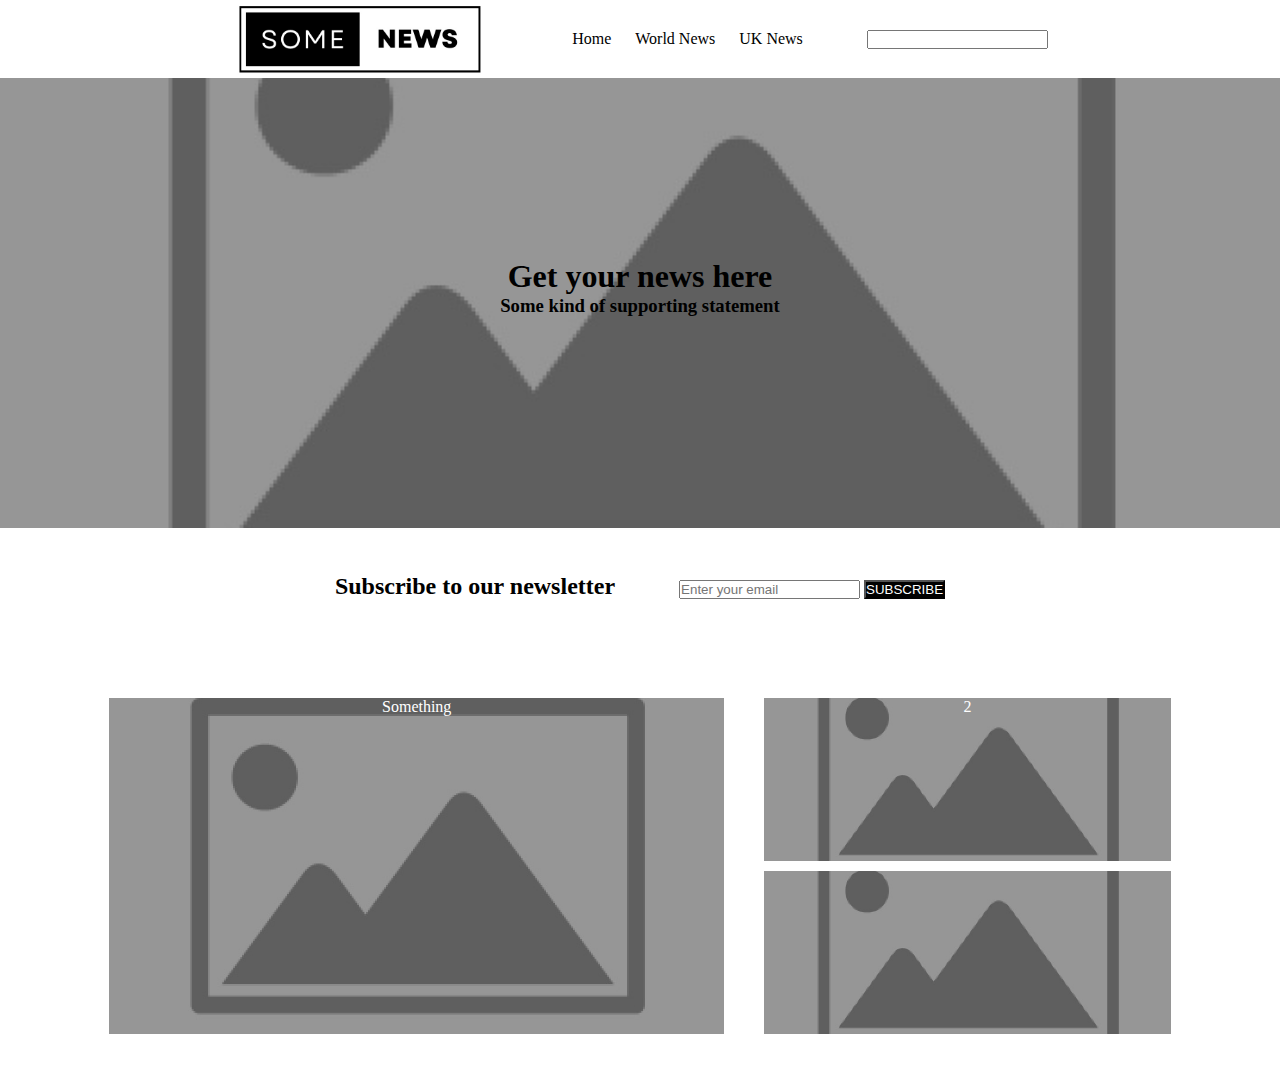
==== index.html @ 0aaf9113 "initial commit" ====
<!DOCTYPE html>
<html lang="en">
  <head>
    <meta charset="UTF-8" />
    <meta http-equiv="X-UA-Compatible" content="IE=edge" />
    <meta name="viewport" content="width=device-width, initial-scale=1.0" />
    <link rel="stylesheet" href="./style.css" />
    <title>Project Name</title>
  </head>
  <body>
    <!---Nav Bar -->
    <nav>
      <img src="./images/Somenews logo.jpg" alt="" />
      <ul>
        <li><a href="#">Home</a></li>
        <li><a href="#">World News</a></li>
        <li><a href="#">UK News</a></li>
      </ul>

      <form action="">
        <input type="text" name="" id="" />
      </form>
    </nav>
    <!---Hero aka really large banner -->
    <div class="hero">
      <div class="hero-text">
        <h1>Get your news here</h1>
        <h3>Some kind of supporting statement</h3>
      </div>
    </div>

    <!---Subscribe Section -->
    <div class="subscribe">
      <div class="subscribe-text">
        <h2>Subscribe to our newsletter</h2>

        <form action="">
          <input type="text" placeholder="Enter your email" />
          <button>SUBSCRIBE</button>
        </form>
      </div>
    </div>

    <!---Container aka the bulk of the webpage -->

    <!-- Split news feed -->

    <div class="grid-container">
      <div class="grid-cell-1">
        <div class="img-card-lg">Something
        </div>
        <p>1</p>
      </div>
      <div class="grid-cell-2">
       <div class="img-card-sm">
       
        <p>2</p>
       </div>
      </div>
      <div class="grid-cell-3">
        <div class="img-card-sm">
         
        </div>
        <p>3</p>
      </div>
    </div>

    
   
  </body>
</html>
---- style.css ----
* {
  margin: 0;
  padding: 0;
}

nav {
  display: flex;
  flex-direction: row;
  align-items: center;
  justify-content: center;
  gap: 5vw;
}

nav a {
  text-decoration: none;
  color: black;
}

nav img {
  width: 20vw;
  object-fit: cover;
}

nav li {
  display: inline-flex;
  padding-left: 20px;
}

nav ul {
  list-style-type: none;
}

.hero {
  position: relative;
  background-image: url(./images/imgplaceholder.jpg);
  background-repeat: no-repeat;
  background-size: cover;
  background-position: right 35% bottom 45%;
  height: 50vh;
}

.hero-text {
  width: 100vw;
  position: absolute;
  text-align: center;
  top: 20vh;
}

.subscribe {
  display: flex;
  height: 15vh;
  justify-content: center;
}

.subscribe button {
  background-color: black;
  color: white;
}

.subscribe-text {
  position: relative;
  margin-top: 5vh;
  display: flex;
  flex-direction: row;
  align-items: baseline;
  gap: 5vw;
}

.grid-container {
  display: grid;
  grid-template-columns: repeat(4, 1fr) 0.1fr repeat(3, 1fr);
grid-template-rows: repeat(12, 1fr);
  text-align: center;
  color: white;
  grid-gap: 10px;
  height: 45vh;
  width: 95%;
  margin: auto;
}

.grid-cell-1 {
  background-color: #898989;
  grid-area: 1 / 1 / 13 / 5; 
}

.img-card-lg {
  background-repeat: no-repeat;
  background-size: cover;
  background-image: url(./images/imgplaceholder.jpg);
  height: 100%;
  background-position: right 35% bottom 45%;
}

.img-card-sm {
  background-repeat: no-repeat;
  background-size: cover;
  background-image: url(./images/imgplaceholder.jpg);
  height: 100%;
  background-position: right 35% bottom 45%;
  width: 100%;
}

.grid-cell-2 {
  background-color: #658db5;
  grid-area: 1 / 6 / 7 / 9;
}

.grid-cell-3 {
  background-color: #658db5;
  grid-area: 7 / 6 / 13 / 9
}

@media only screen and (min-width: 1200px) {
  .grid-container {
    display: grid;
    grid-template-columns: 0.5fr repeat(3, 1fr) 0.1fr repeat(2, 1fr) 0.5fr;
    grid-template-rows: repeat(12, 1fr);
    width: 100%;
  }
  .grid-cell-1{
    grid-area: 2 / 2 / 12 / 5;
  }

  .grid-cell-2 {
    grid-area: 2 / 6 / 7 / 8;
  }

  .grid-cell-3 {
    grid-area: 7 / 6 / 12 / 8;
  }
}
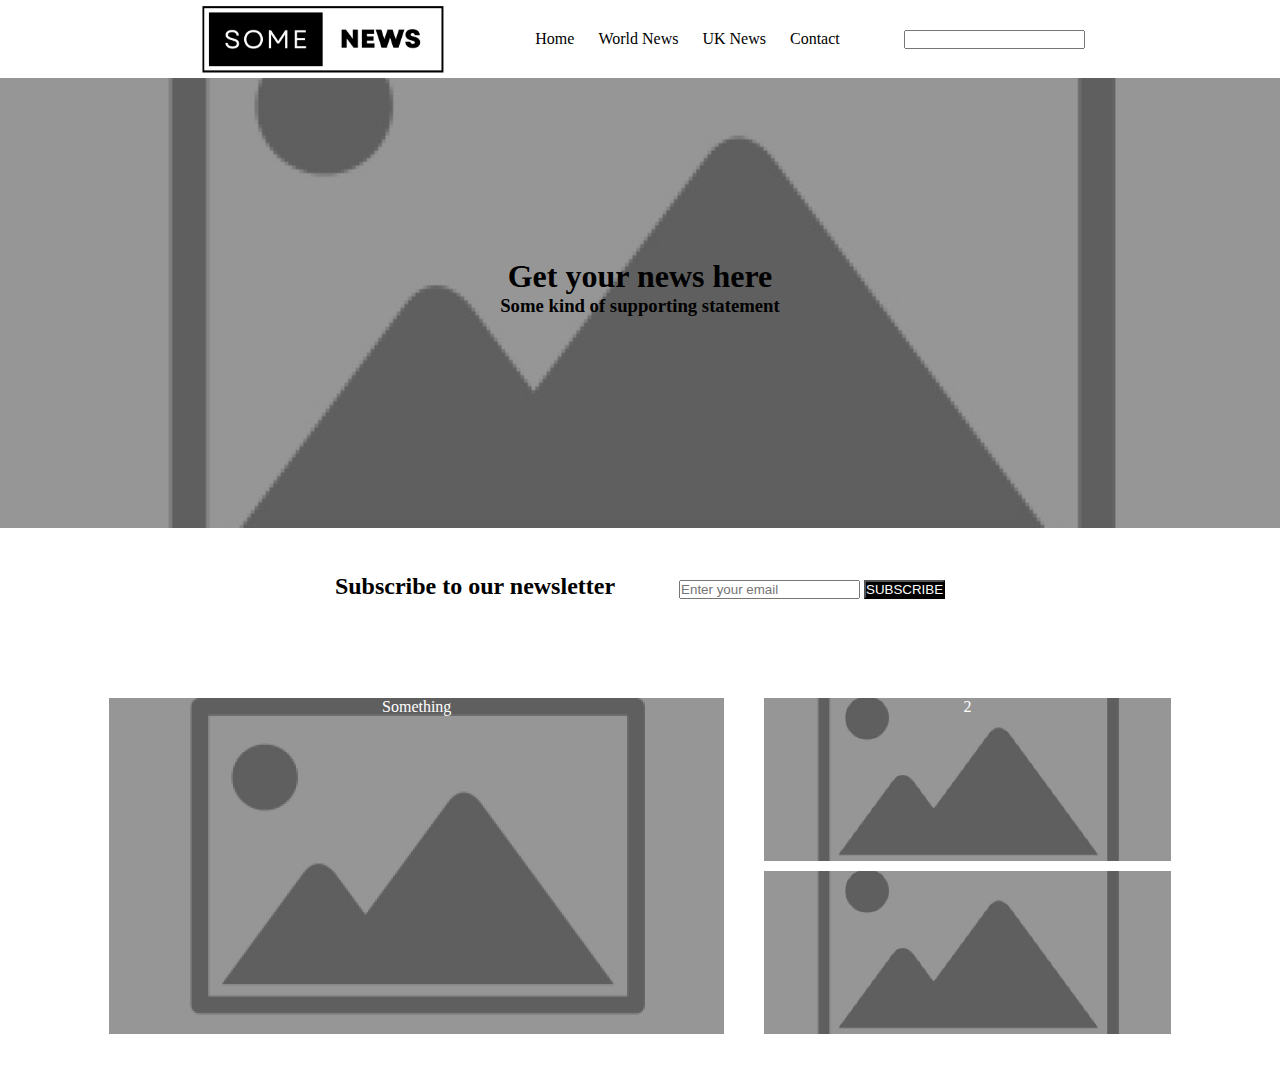
==== commit 07d40f11: "update navbar" ====
--- a/index.html
+++ b/index.html
@@ -12,9 +12,10 @@
     <nav>
       <img src="./images/Somenews logo.jpg" alt="" />
       <ul>
-        <li><a href="#">Home</a></li>
-        <li><a href="#">World News</a></li>
-        <li><a href="#">UK News</a></li>
+        <li><a href="./index.html">Home</a></li>
+        <li><a href="./404.html">World News</a></li>
+        <li><a href="./404.html">UK News</a></li>
+        <li><a href="./contact.html">Contact</a></li>
       </ul>
 
       <form action="">
@@ -47,25 +48,18 @@
 
     <div class="grid-container">
       <div class="grid-cell-1">
-        <div class="img-card-lg">Something
+        <div class="img-card-lg">Something</div>
+      </div>
+
+      <div class="grid-cell-2">
+        <div class="img-card-sm">
+          <p>2</p>
         </div>
-        <p>1</p>
-      </div>
-      <div class="grid-cell-2">
-       <div class="img-card-sm">
-       
-        <p>2</p>
-       </div>
       </div>
       <div class="grid-cell-3">
-        <div class="img-card-sm">
-         
-        </div>
+        <div class="img-card-sm"></div>
         <p>3</p>
       </div>
     </div>
-
-    
-   
   </body>
 </html>
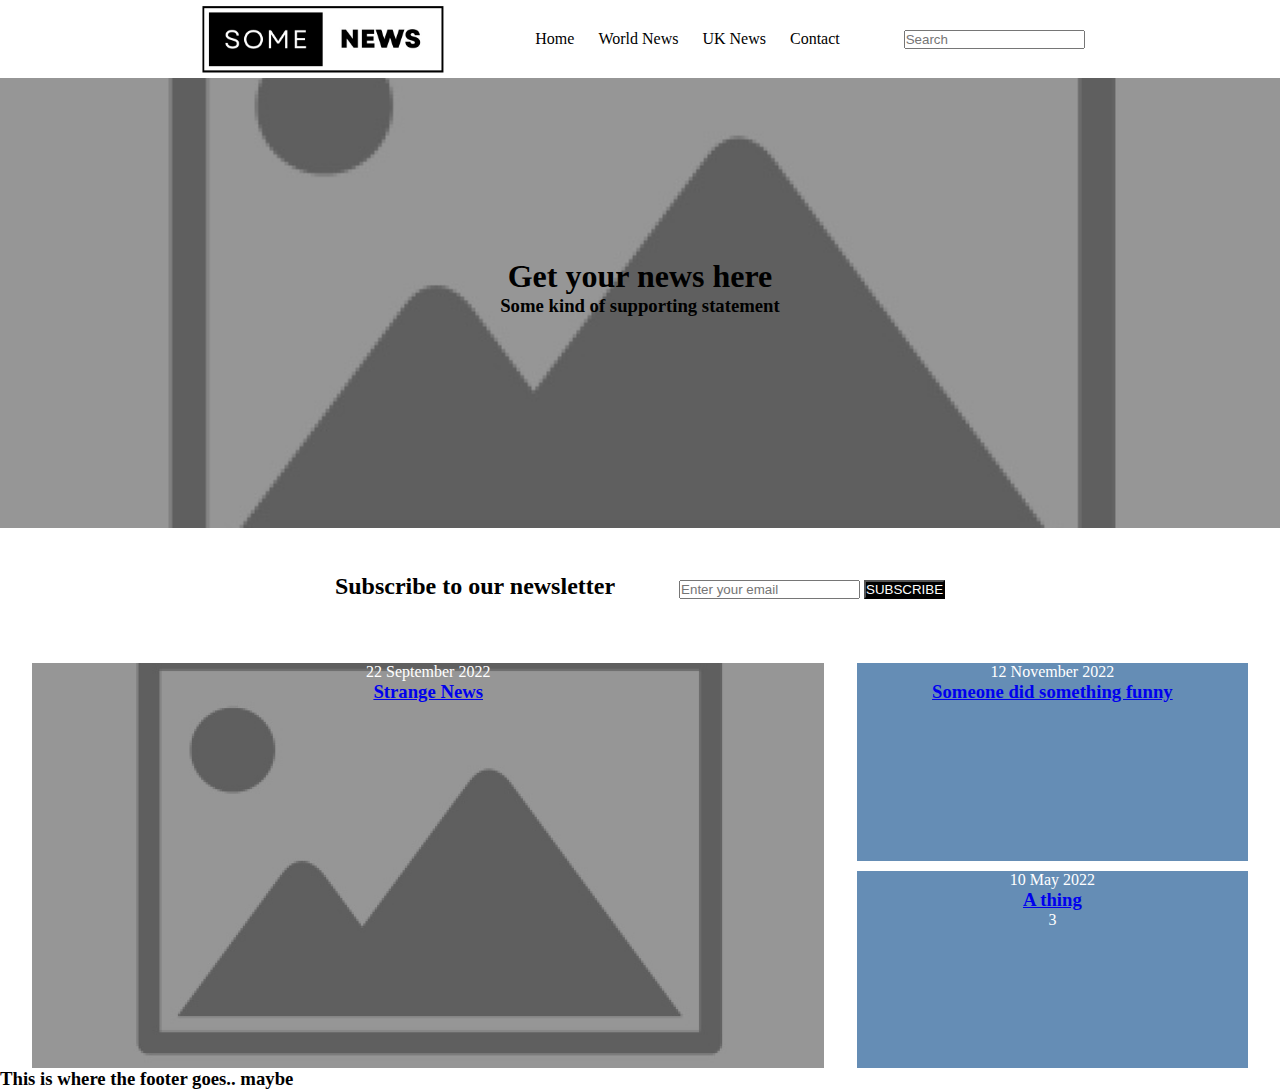
==== commit ba2b55e7: "added placeholder text" ====
--- a/index.html
+++ b/index.html
@@ -19,7 +19,7 @@
       </ul>
 
       <form action="">
-        <input type="text" name="" id="" />
+        <input type="text" placeholder="Search" name="" id="" />
       </form>
     </nav>
     <!---Hero aka really large banner -->
@@ -48,18 +48,37 @@
 
     <div class="grid-container">
       <div class="grid-cell-1">
-        <div class="img-card-lg">Something</div>
+        <div class="img-card-lg"> 
+          <div class="img-card-text">
+            <p>22 September 2022</p>
+            <a href="./404.html"><h3 >Strange News</h3></a>
+            
+          </div>
+        </div>
       </div>
 
       <div class="grid-cell-2">
-        <div class="img-card-sm">
-          <p>2</p>
+        <div class="img-card-sm1">
+          <div class="img-card-text">
+            <p>12 November 2022</p>
+            <a href="./404.html"><h3>Someone did something funny</h3></a>
+          </div>
         </div>
       </div>
       <div class="grid-cell-3">
-        <div class="img-card-sm"></div>
+        <div class="img-card-sm2">
+          <div class="img-card-text">
+            <p>10 May 2022</p>
+            <a href="./404.html"><h3>A thing</h3></a>
+          </div>
+         <!-- <img src="./images/pic3.jpeg" alt="">--> 
+        </div>
         <p>3</p>
       </div>
     </div>
+
+    <footer>
+      <h3>This is where the footer goes.. maybe</h3>
+    </footer>
   </body>
 </html>
--- a/style.css
+++ b/style.css
@@ -2,6 +2,30 @@
   margin: 0;
   padding: 0;
 }
+
+#form{
+  display: flex;
+
+  justify-content: center;
+  text-align: left;
+  position: relative;
+  top: 100px;
+  margin-left: auto;
+  margin-right: auto;
+  border: 1px solid grey;
+  box-shadow: 0 0 15px;
+  width: 500px;
+  height: 700px;
+
+   
+ }
+
+ label{
+  float:left;
+  padding: 10px;
+  font-size:16px
+  }
+
 
 nav {
   display: flex;
@@ -9,6 +33,7 @@
   align-items: center;
   justify-content: center;
   gap: 5vw;
+  width: 100%;
 }
 
 nav a {
@@ -28,6 +53,14 @@
 
 nav ul {
   list-style-type: none;
+}
+
+.error {
+  display: flex;
+  flex-direction: row;
+  position: relative;
+  justify-content: center;
+  margin-top: 100px;
 }
 
 .hero {
@@ -68,8 +101,8 @@
 
 .grid-container {
   display: grid;
-  grid-template-columns: repeat(4, 1fr) 0.1fr repeat(3, 1fr);
-grid-template-rows: repeat(12, 1fr);
+  grid-template-columns: repeat(6, 1fr) 0.1fr repeat(3, 1fr);
+  grid-template-rows: repeat(12, 1fr);
   text-align: center;
   color: white;
   grid-gap: 10px;
@@ -80,7 +113,7 @@
 
 .grid-cell-1 {
   background-color: #898989;
-  grid-area: 1 / 1 / 13 / 5; 
+  grid-area: 1 / 1 / 13 / 7;
 }
 
 .img-card-lg {
@@ -102,30 +135,13 @@
 
 .grid-cell-2 {
   background-color: #658db5;
-  grid-area: 1 / 6 / 7 / 9;
+  grid-area: 1 / 8 / 7 / 11;
 }
 
 .grid-cell-3 {
   background-color: #658db5;
-  grid-area: 7 / 6 / 13 / 9
+  grid-area: 7 / 8 / 13 / 11;
 }
 
-@media only screen and (min-width: 1200px) {
-  .grid-container {
-    display: grid;
-    grid-template-columns: 0.5fr repeat(3, 1fr) 0.1fr repeat(2, 1fr) 0.5fr;
-    grid-template-rows: repeat(12, 1fr);
-    width: 100%;
-  }
-  .grid-cell-1{
-    grid-area: 2 / 2 / 12 / 5;
-  }
 
-  .grid-cell-2 {
-    grid-area: 2 / 6 / 7 / 8;
-  }
 
-  .grid-cell-3 {
-    grid-area: 7 / 6 / 12 / 8;
-  }
-}
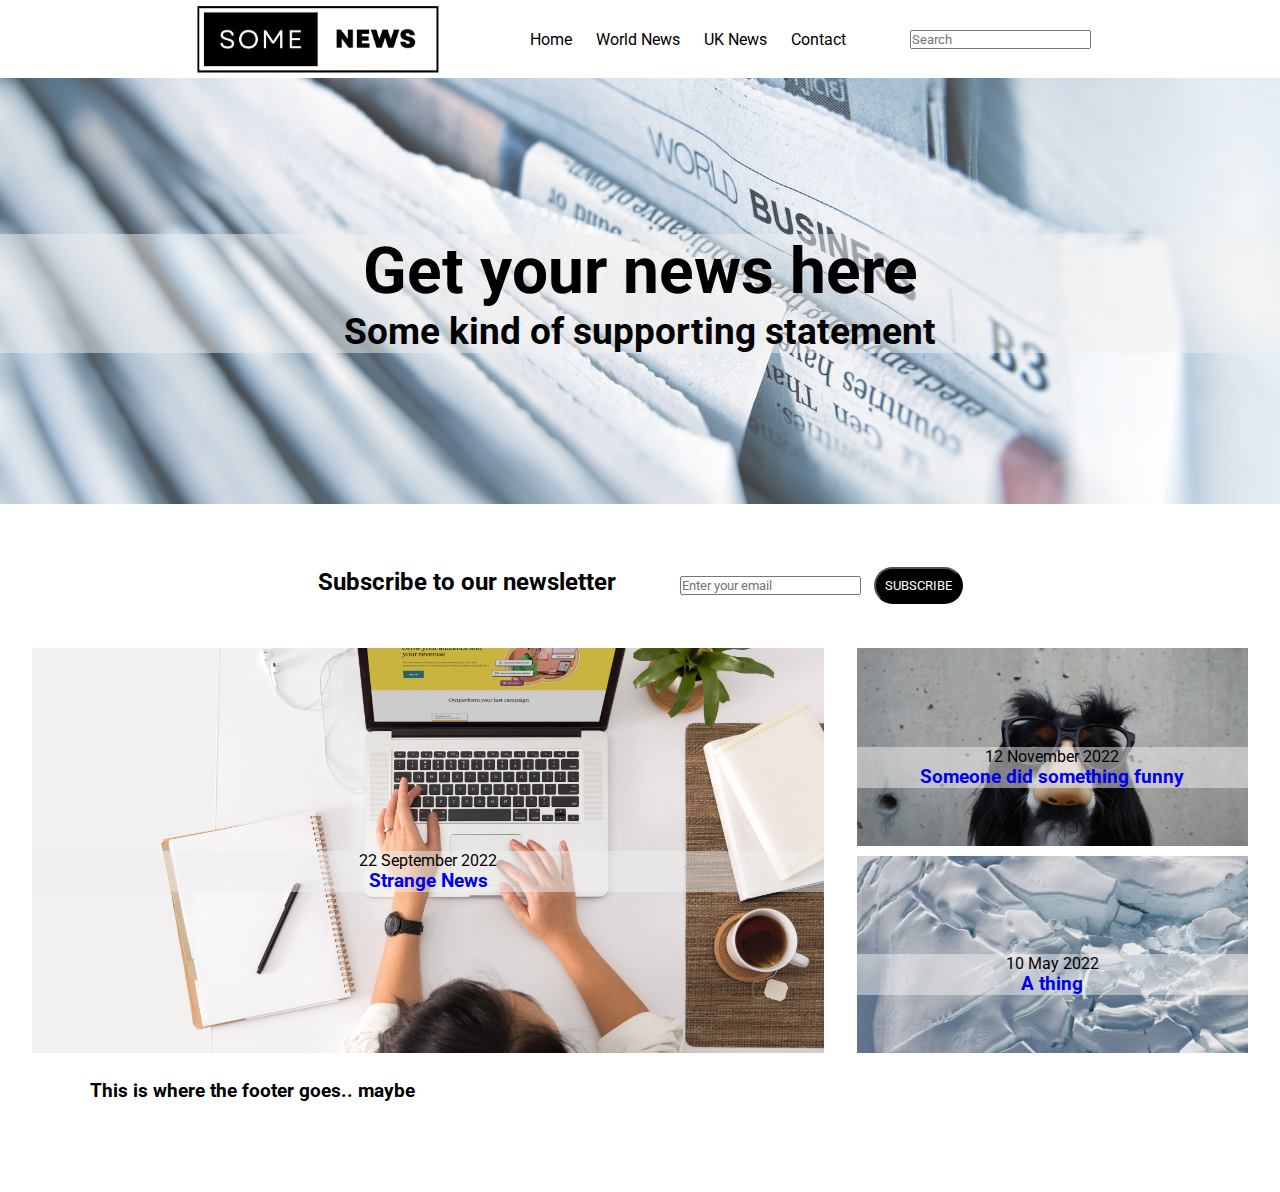
==== commit 7f854f58: "added new font" ====
--- a/index.html
+++ b/index.html
@@ -5,6 +5,9 @@
     <meta http-equiv="X-UA-Compatible" content="IE=edge" />
     <meta name="viewport" content="width=device-width, initial-scale=1.0" />
     <link rel="stylesheet" href="./style.css" />
+    <link rel="preconnect" href="https://fonts.googleapis.com">
+<link rel="preconnect" href="https://fonts.gstatic.com" crossorigin>
+<link href="https://fonts.googleapis.com/css2?family=Roboto&display=swap" rel="stylesheet">
     <title>Project Name</title>
   </head>
   <body>
--- a/style.css
+++ b/style.css
@@ -1,11 +1,12 @@
 * {
   margin: 0;
   padding: 0;
+  font-family: 'Roboto', sans-serif;
+
 }
 
 #form{
   display: flex;
-
   justify-content: center;
   text-align: left;
   position: relative;
@@ -23,7 +24,7 @@
  label{
   float:left;
   padding: 10px;
-  font-size:16px
+  font-size:16px;
   }
 
 
@@ -32,8 +33,12 @@
   flex-direction: row;
   align-items: center;
   justify-content: center;
+  background-color: white;
   gap: 5vw;
   width: 100%;
+  position: fixed;
+  z-index: 1;
+  top: 0;
 }
 
 nav a {
@@ -61,15 +66,28 @@
   position: relative;
   justify-content: center;
   margin-top: 100px;
-}
-
-.hero {
-  position: relative;
-  background-image: url(./images/imgplaceholder.jpg);
-  background-repeat: no-repeat;
-  background-size: cover;
-  background-position: right 35% bottom 45%;
+  padding: 10vw;
+}
+
+.hero{
+  position: relative;
   height: 50vh;
+  width: 100vw;
+  top: 6vh;
+}
+
+.hero::before {
+  content: "";
+  background-image: url(./images/hero.jpeg);
+  background-repeat: no-repeat;
+  background-size: cover;
+  position: absolute;
+  background-position: right 35% bottom 45%;
+  top: 0px;
+  right: 0px;
+  bottom: 0px;
+  left: 0px;
+  opacity: 0.75;
 }
 
 .hero-text {
@@ -77,17 +95,29 @@
   position: absolute;
   text-align: center;
   top: 20vh;
+  font-size: 32px;
+  background-color: rgba(240, 240, 240, 0.5
+  )
 }
 
 .subscribe {
   display: flex;
   height: 15vh;
+  position: relative;
+  top: 8vh;
   justify-content: center;
 }
 
 .subscribe button {
   background-color: black;
   color: white;
+  padding: 9px;
+  border-radius: 20px;
+  margin-left: 9px;
+}
+
+.subscribe button:hover{
+  color: gray;
 }
 
 .subscribe-text {
@@ -109,6 +139,8 @@
   height: 45vh;
   width: 95%;
   margin: auto;
+  position: relative;
+  top: 7vh;
 }
 
 .grid-cell-1 {
@@ -119,29 +151,71 @@
 .img-card-lg {
   background-repeat: no-repeat;
   background-size: cover;
-  background-image: url(./images/imgplaceholder.jpg);
+  background-image: url(./images/pic1.jpeg);
   height: 100%;
   background-position: right 35% bottom 45%;
 }
 
-.img-card-sm {
-  background-repeat: no-repeat;
-  background-size: cover;
-  background-image: url(./images/imgplaceholder.jpg);
+.img-card-sm1 {
+  background-repeat: no-repeat;
+  background-size: cover;
+  background-image: url(./images/pic2.jpeg);
   height: 100%;
   background-position: right 35% bottom 45%;
   width: 100%;
 }
 
+
+.img-card-sm2 {
+  background-repeat: no-repeat;
+  background-size: cover;
+  background-image: url(./images/pic3.jpeg);
+  height: 100%;
+  background-position: right 35% bottom 45%;
+  width: 100%;
+}
+
+.img-card-text{
+  position:relative;
+  top: 50%;
+  color: black;
+  background-color: rgba(240, 240, 240, 0.5
+    );
+}
+
+/*
+
+.img-card-sm img{
+  object-fit: contain;
+  opacity: 0.3;
+
+}
+
+*/
+
 .grid-cell-2 {
-  background-color: #658db5;
+  /* background-color: #658db5; */
   grid-area: 1 / 8 / 7 / 11;
 }
 
 .grid-cell-3 {
-  background-color: #658db5;
+  /* background-color: #658db5; */
   grid-area: 7 / 8 / 13 / 11;
 }
 
-
-
+footer{
+  height: 20vh;
+}
+
+footer h3{
+  padding: 10vh;
+}
+
+.img-card-text a{
+  text-decoration: none;
+}
+
+.img-card-text a::hover{
+  color:rgba(240, 240, 240, 0.5
+    )
+}
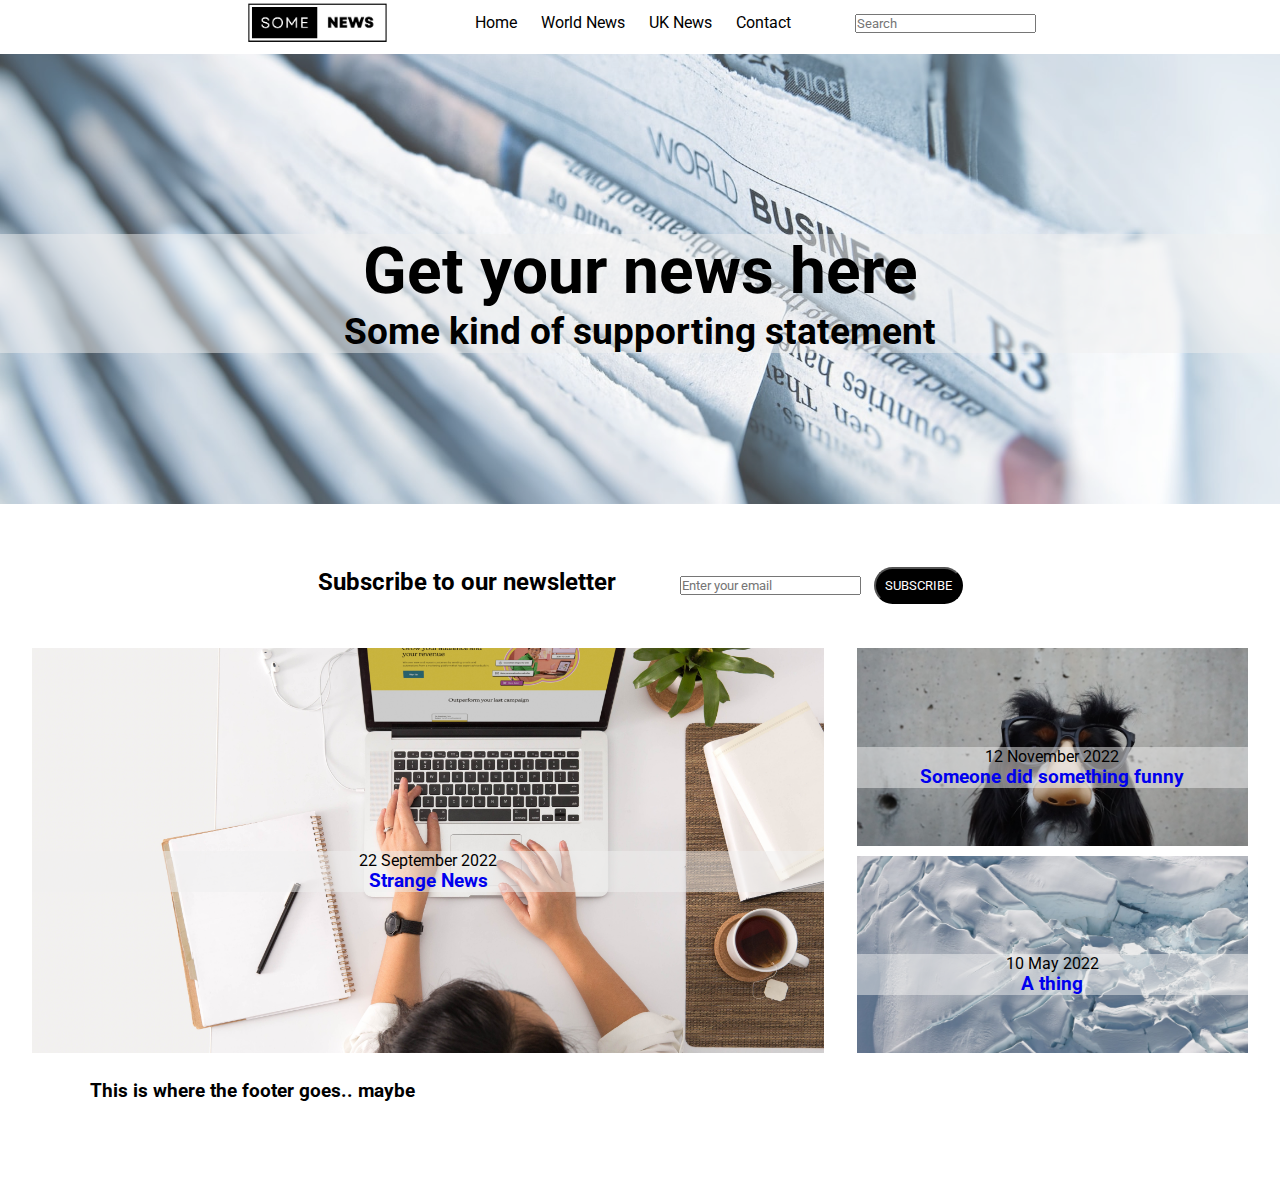
==== commit 910e90ed: "changed links" ====
--- a/index.html
+++ b/index.html
@@ -16,8 +16,8 @@
       <img src="./images/Somenews logo.jpg" alt="" />
       <ul>
         <li><a href="./index.html">Home</a></li>
-        <li><a href="./404.html">World News</a></li>
-        <li><a href="./404.html">UK News</a></li>
+        <li><a href="./worldnews.html">World News</a></li>
+        <li><a href="./uknews.html">UK News</a></li>
         <li><a href="./contact.html">Contact</a></li>
       </ul>
 
--- a/style.css
+++ b/style.css
@@ -1,32 +1,60 @@
 * {
   margin: 0;
   padding: 0;
-  font-family: 'Roboto', sans-serif;
-
-}
-
-#form{
-  display: flex;
-  justify-content: center;
-  text-align: left;
+  font-family: "Roboto", sans-serif;
+}
+
+#form {
+  display: flex;
+  flex-direction: column;
+  justify-content: center;
   position: relative;
   top: 100px;
   margin-left: auto;
   margin-right: auto;
   border: 1px solid grey;
   box-shadow: 0 0 15px;
-  width: 500px;
+  width: 60vw;
   height: 700px;
-
-   
- }
-
- label{
-  float:left;
+}
+
+#form h2 {
   padding: 10px;
-  font-size:16px;
-  }
-
+  text-align: center;
+}
+
+#form input {
+  width: 40vw;
+  height: 35px;
+  border: 3px solid black;
+  display: flex;
+  float: right;
+}
+
+#form button {
+  width: 100px;
+  height: 30px;
+  background-color: red;
+  margin: 20px auto;
+}
+
+#messageInput {
+  padding: 40px 0
+}
+
+input[type="submit"] {
+  margin-left: auto;
+  margin-right: auto;
+}
+
+input[type="submit"]:hover {
+  background-color: lightslategray;
+}
+
+label {
+  padding: 10px;
+  font-size: 16px;
+}
 
 nav {
   display: flex;
@@ -36,6 +64,7 @@
   background-color: white;
   gap: 5vw;
   width: 100%;
+  height: 5vh;
   position: fixed;
   z-index: 1;
   top: 0;
@@ -47,8 +76,9 @@
 }
 
 nav img {
-  width: 20vw;
-  object-fit: cover;
+  width: auto;
+  /*object-fit: contain;*/
+  max-height: 5vh;
 }
 
 nav li {
@@ -60,7 +90,7 @@
   list-style-type: none;
 }
 
-.error {
+.container{
   display: flex;
   flex-direction: row;
   position: relative;
@@ -69,7 +99,7 @@
   padding: 10vw;
 }
 
-.hero{
+.hero {
   position: relative;
   height: 50vh;
   width: 100vw;
@@ -96,8 +126,7 @@
   text-align: center;
   top: 20vh;
   font-size: 32px;
-  background-color: rgba(240, 240, 240, 0.5
-  )
+  background-color: rgba(240, 240, 240, 0.5);
 }
 
 .subscribe {
@@ -116,7 +145,7 @@
   margin-left: 9px;
 }
 
-.subscribe button:hover{
+.subscribe button:hover {
   color: gray;
 }
 
@@ -165,7 +194,6 @@
   width: 100%;
 }
 
-
 .img-card-sm2 {
   background-repeat: no-repeat;
   background-size: cover;
@@ -175,12 +203,11 @@
   width: 100%;
 }
 
-.img-card-text{
-  position:relative;
+.img-card-text {
+  position: relative;
   top: 50%;
   color: black;
-  background-color: rgba(240, 240, 240, 0.5
-    );
+  background-color: rgba(240, 240, 240, 0.5);
 }
 
 /*
@@ -203,19 +230,18 @@
   grid-area: 7 / 8 / 13 / 11;
 }
 
-footer{
+footer {
   height: 20vh;
 }
 
-footer h3{
+footer h3 {
   padding: 10vh;
 }
 
-.img-card-text a{
+.img-card-text a {
   text-decoration: none;
 }
 
-.img-card-text a::hover{
-  color:rgba(240, 240, 240, 0.5
-    )
-}
+.img-card-text a::hover {
+  color: rgba(240, 240, 240, 0.5);
+}
